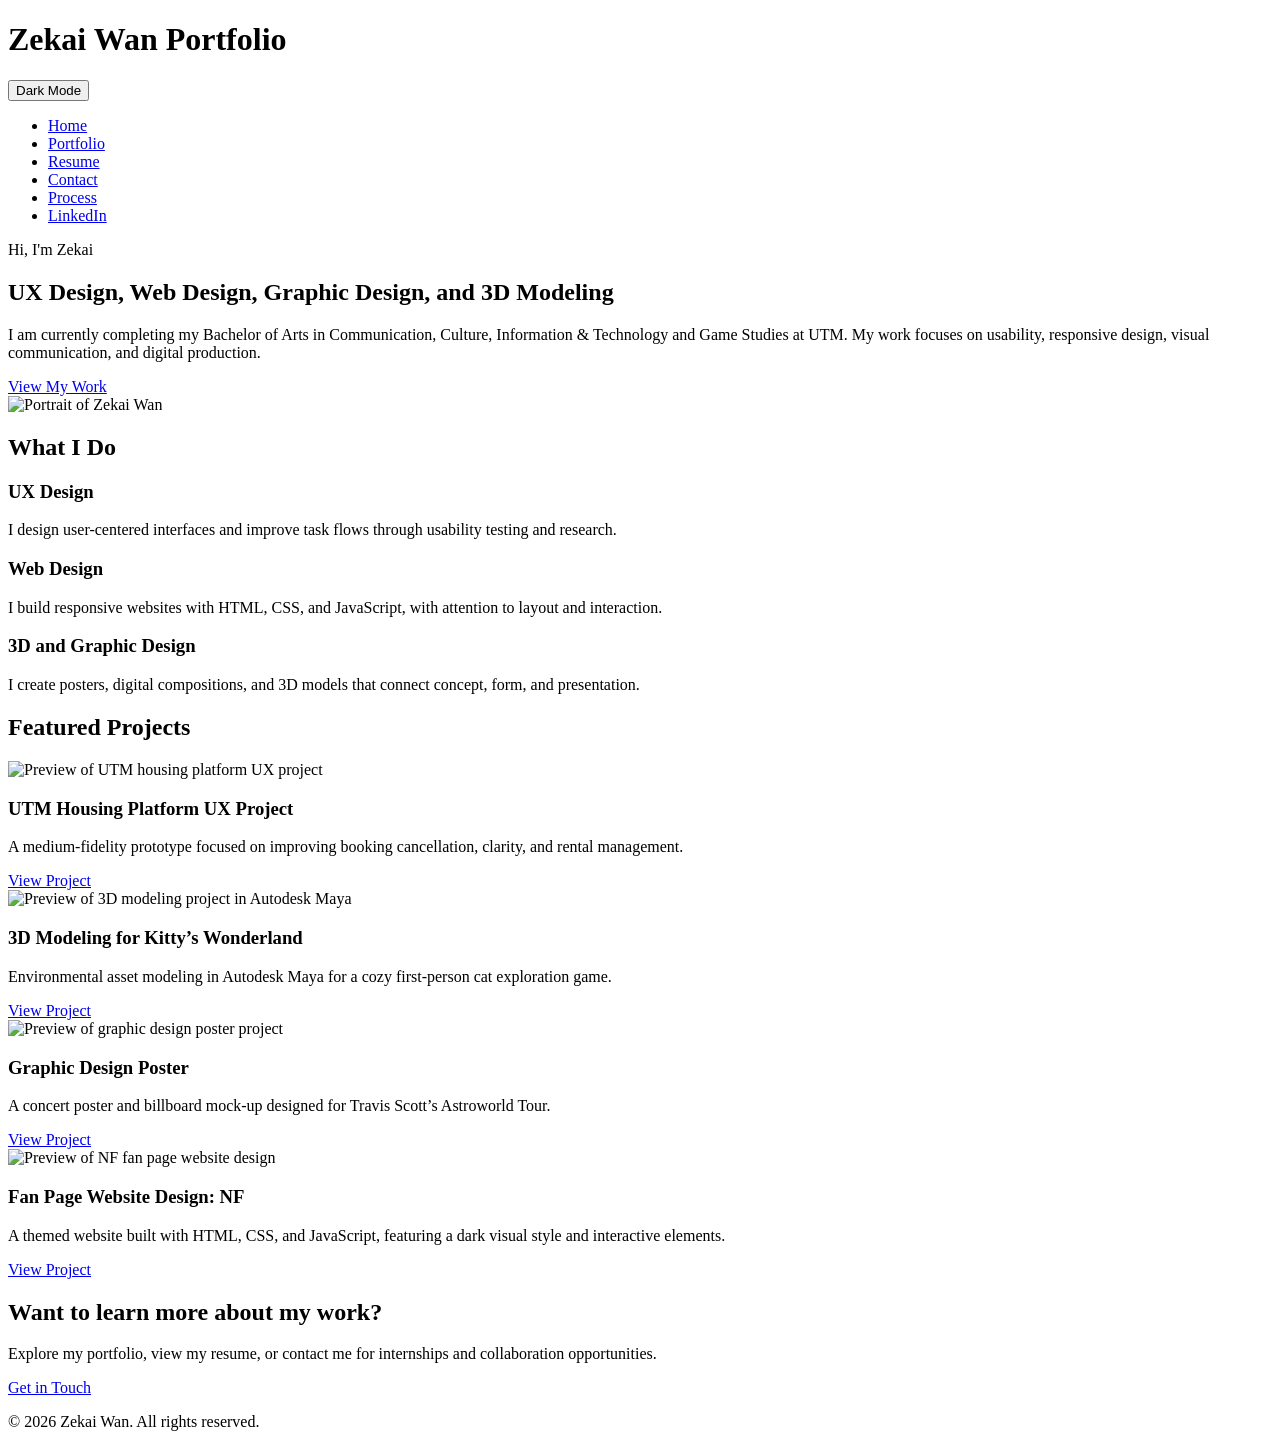
==== index.html @ c3a79fe2 "Add files via upload" ====
<!DOCTYPE html>
<html lang="en">
<head>
  <meta charset="UTF-8">
  <meta name="viewport" content="width=device-width, initial-scale=1.0">
  <title>Zekai Wan | Portfolio</title>
  <link rel="stylesheet" href="css/styles.css">
</head>
<body>
  <header class="site-header">
    <div class="container header-container">
      <h1 class="site-title">Zekai Wan Portfolio</h1>

      <button id="toggleButton" class="dark-mode-button" type="button">Dark Mode</button>

      <nav class="site-nav" aria-label="Main navigation">
        <ul class="nav-list">
          <li><a href="index.html" class="nav-link active">Home</a></li>
          <li><a href="portfolio.html" class="nav-link">Portfolio</a></li>
          <li><a href="resume.html" class="nav-link">Resume</a></li>
          <li><a href="contact.html" class="nav-link">Contact</a></li>
          <li><a href="process.html" class="nav-link">Process</a></li>
          <li>
            <a href="https://www.linkedin.com/in/zekai-wan-b24306228/" class="nav-link" target="_blank" rel="noopener noreferrer">
              LinkedIn
            </a>
          </li>
        </ul>
      </nav>
    </div>
  </header>

  <main>
    <section class="hero">
      <div class="container hero-container">
        <div class="hero-text">
          <p class="intro-text">Hi, I'm Zekai</p>
          <h2 class="hero-title">UX Design, Web Design, Graphic Design, and 3D Modeling</h2>
          <p class="hero-description">
            I am currently completing my Bachelor of Arts in Communication, Culture,
            Information &amp; Technology and Game Studies at UTM. My work focuses on
            usability, responsive design, visual communication, and digital production.
          </p>

          <div class="hero-buttons">
            <a href="portfolio.html" class="button primary-button">View My Work</a>
          </div>
        </div>

        <div class="hero-image">
          <img src="images/profilepicture.jpg" alt="Portrait of Zekai Wan">
        </div>
      </div>
    </section>

    <section class="highlights">
      <div class="container">
        <h2 class="section-title">What I Do</h2>

        <div class="highlight-grid">
          <article class="highlight-card">
            <h3>UX Design</h3>
            <p>I design user-centered interfaces and improve task flows through usability testing and research.</p>
          </article>

          <article class="highlight-card">
            <h3>Web Design</h3>
            <p>I build responsive websites with HTML, CSS, and JavaScript, with attention to layout and interaction.</p>
          </article>

          <article class="highlight-card">
            <h3>3D and Graphic Design</h3>
            <p>I create posters, digital compositions, and 3D models that connect concept, form, and presentation.</p>
          </article>
        </div>
      </div>
    </section>

    <section class="featured-projects">
      <div class="container">
        <h2 class="section-title">Featured Projects</h2>

        <div class="project-grid">
          <article class="project-card">
            <img src="images/uxprojectpicture.png" alt="Preview of UTM housing platform UX project">
            <h3>UTM Housing Platform UX Project</h3>
            <p>A medium-fidelity prototype focused on improving booking cancellation, clarity, and rental management.</p>
            <a href="portfolio.html" class="project-link">View Project</a>
          </article>

          <article class="project-card">
            <img src="images/Bed_Final.png" alt="Preview of 3D modeling project in Autodesk Maya">
            <h3>3D Modeling for Kitty’s Wonderland</h3>
            <p>Environmental asset modeling in Autodesk Maya for a cozy first-person cat exploration game.</p>
            <a href="portfolio.html" class="project-link">View Project</a>
          </article>

          <article class="project-card">
            <img src="images/Wan_Poster.jpg" alt="Preview of graphic design poster project">
            <h3>Graphic Design Poster</h3>
            <p>A concert poster and billboard mock-up designed for Travis Scott’s Astroworld Tour.</p>
            <a href="portfolio.html" class="project-link">View Project</a>
          </article>

          <article class="project-card">
            <img src="images/websitepicture.png" alt="Preview of NF fan page website design">
            <h3>Fan Page Website Design: NF</h3>
            <p>A themed website built with HTML, CSS, and JavaScript, featuring a dark visual style and interactive elements.</p>
            <a href="portfolio.html" class="project-link">View Project</a>
          </article>
        </div>
      </div>
    </section>

    <section class="callout">
      <div class="container callout-container">
        <h2 class="section-title">Want to learn more about my work?</h2>
        <p>Explore my portfolio, view my resume, or contact me for internships and collaboration opportunities.</p>
        <a href="contact.html" class="button primary-button">Get in Touch</a>
      </div>
    </section>
  </main>

  <footer class="site-footer">
    <div class="container footer-container">
      <p>&copy; 2026 Zekai Wan. All rights reserved.</p>
    </div>
  </footer>

  <script src="js/script.js"></script>
</body>
</html>
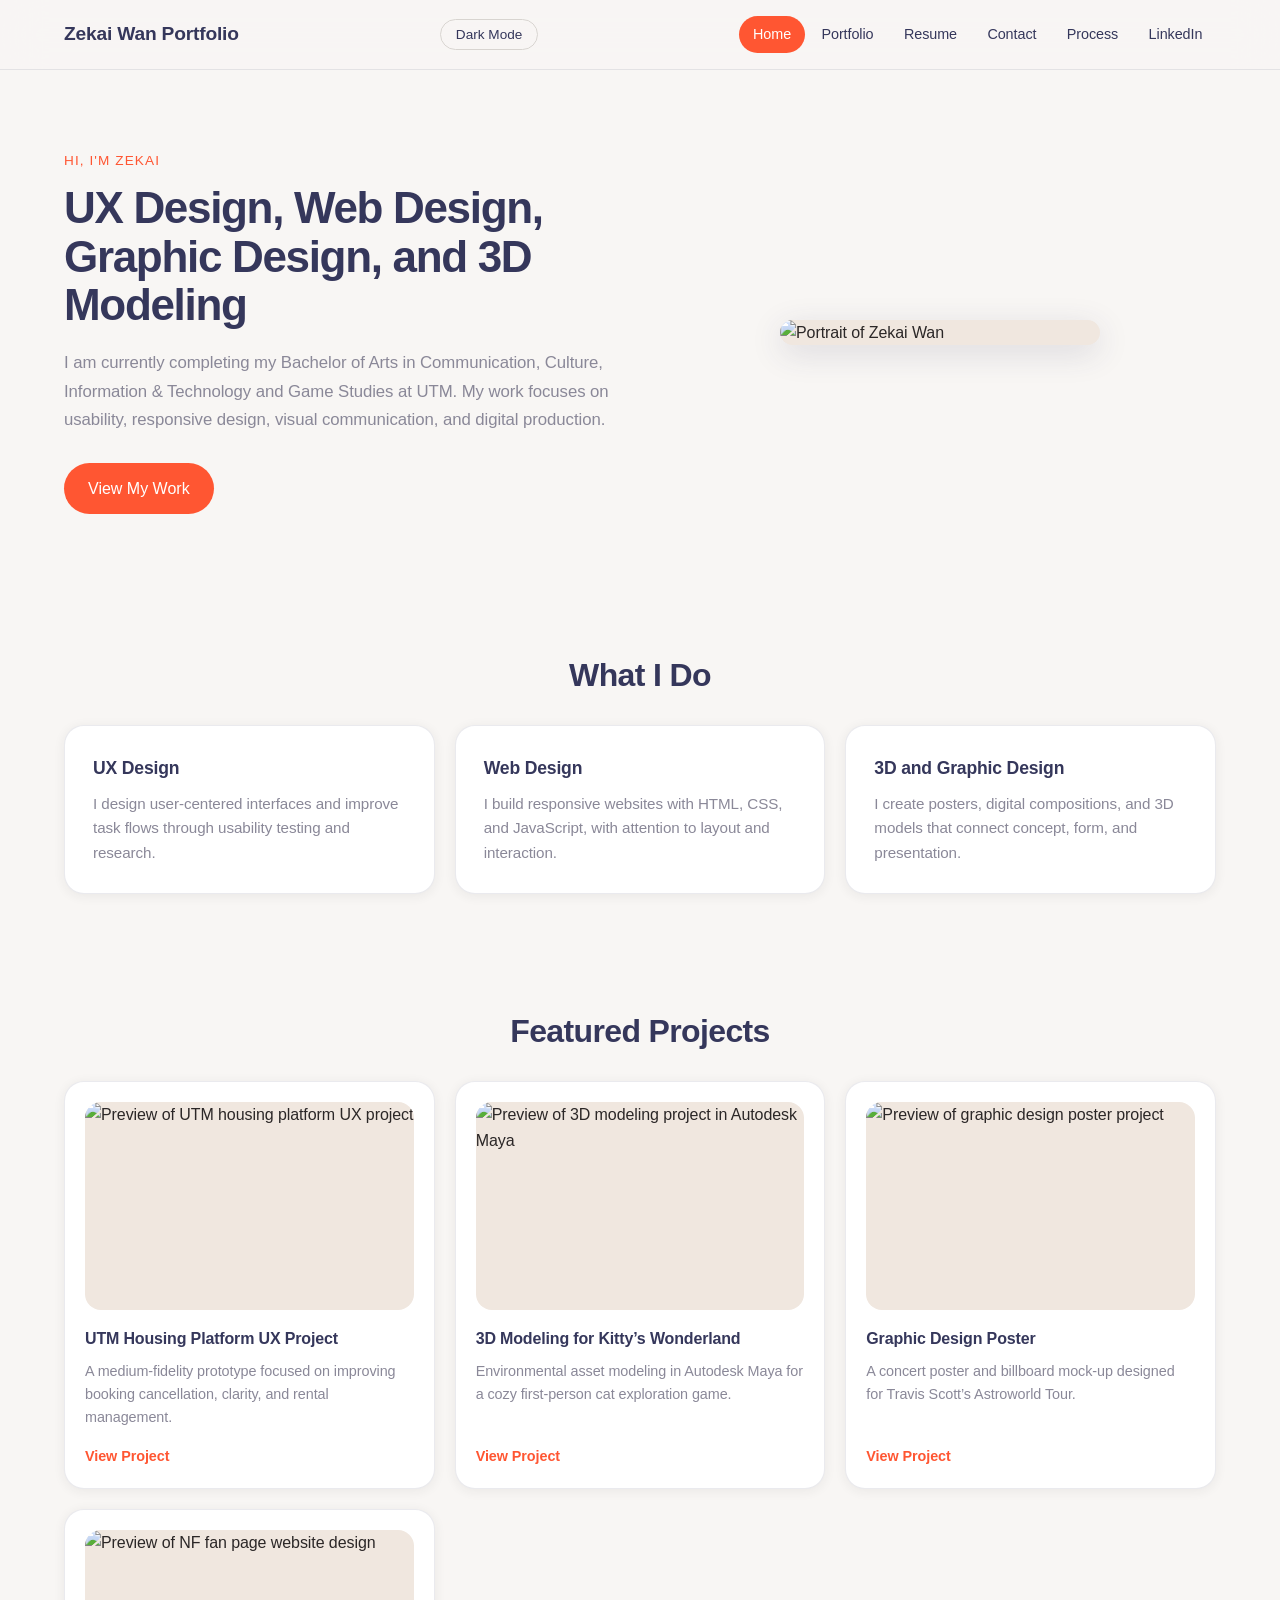
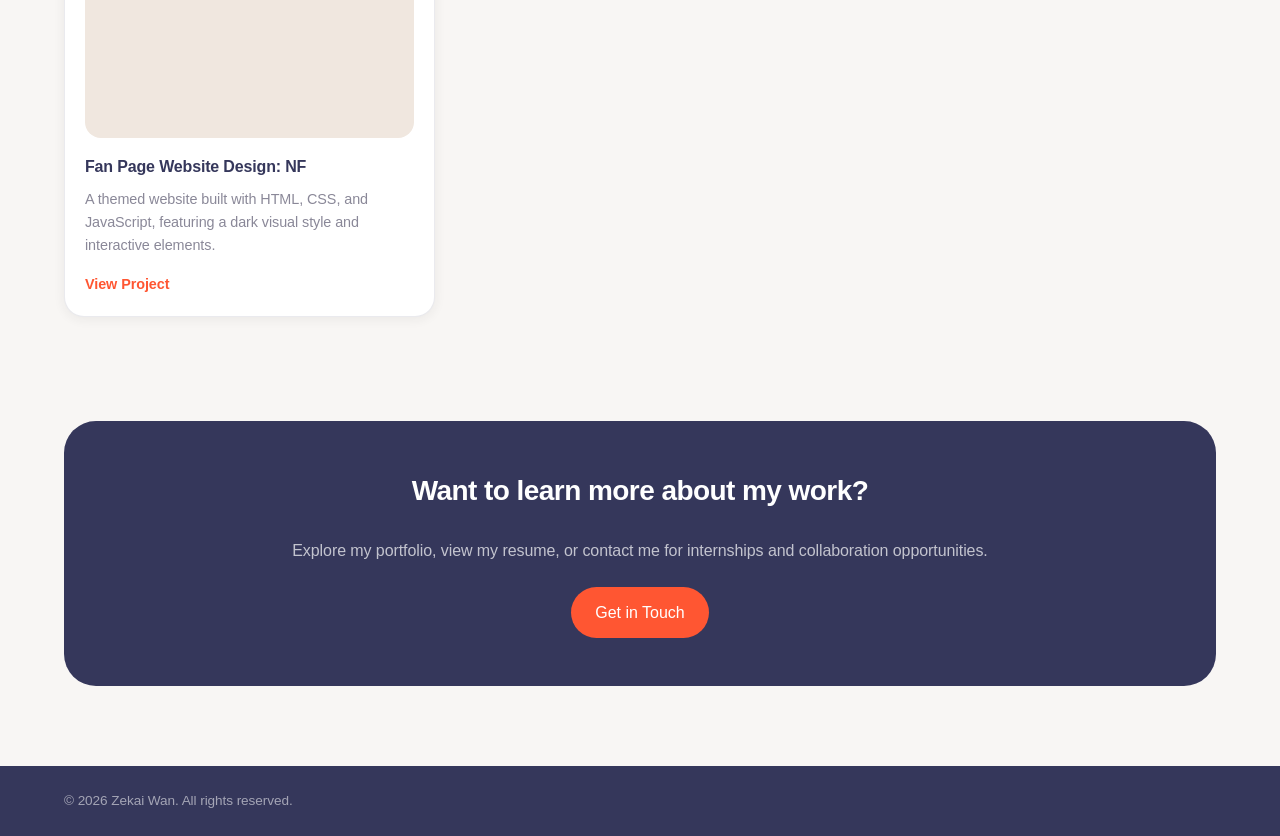
==== commit 581806f0: "index.html" ====
--- a/index.html
+++ b/index.html
@@ -4,7 +4,7 @@
   <meta charset="UTF-8">
   <meta name="viewport" content="width=device-width, initial-scale=1.0">
   <title>Zekai Wan | Portfolio</title>
-  <link rel="stylesheet" href="css/styles.css">
+  <link rel="stylesheet" href="styles.css">
 </head>
 <body>
   <header class="site-header">
@@ -127,6 +127,6 @@
     </div>
   </footer>
 
-  <script src="js/script.js"></script>
+  <script src="script.js"></script>
 </body>
-</html>+</html>
--- a/styles.css
+++ b/styles.css
@@ -0,0 +1,1040 @@
+@import url('https://fonts.googleapis.com/css2?family=DM+Sans:ital,opsz,wght@0,9..40,400;0,9..40,500;0,9..40,700;1,9..40,400&display=swap');
+
+:root {
+  --color-navy:         #35375B;
+  --color-orange:       #FF5632;
+  --color-dark:         #2B2727;
+
+  --color-green:        #00BE7C;
+  --color-pink:         #FF3257;
+  --color-grey:         #EFEFEF;
+  --color-brown:        #B15224;
+  --color-cream:        #F0E7DF;
+
+  --bg-base:            #F8F6F4;
+  --bg-surface:         #FFFFFF;
+  --bg-muted:           #F0E7DF;
+  --bg-header:          rgba(248, 246, 244, 0.9);
+
+  --accent:             #FF5632;
+  --accent-hover:       #e0401e;
+  --accent-soft:        rgba(255, 86, 50, 0.12);
+
+  --text-primary:       #2B2727;
+  --text-secondary:     #35375B;
+  --text-muted:         #8a8898;
+
+  --border:             rgba(53, 55, 91, 0.1);
+  --border-input:       #d8d4d0;
+
+  --shadow-card:        0 0.125rem 0.75rem rgba(43, 39, 39, 0.07);
+
+  --radius-card:        1.25rem;
+  --radius-pill:        2rem;
+  --radius-input:       0.625rem;
+
+  --font-main: "Nimbus Sans", "DM Sans", "Helvetica Neue", sans-serif;
+}
+
+* {
+  box-sizing: border-box;
+  margin: 0;
+  padding: 0;
+}
+
+html {
+  font-size: 100%;
+  -webkit-font-smoothing: antialiased;
+  -moz-osx-font-smoothing: grayscale;
+  text-rendering: optimizeLegibility;
+}
+
+body {
+  font-family: var(--font-main);
+  font-size: 1rem;
+  line-height: 1.6;
+  letter-spacing: -0.005em;
+  background-color: var(--bg-base);
+  color: var(--text-primary);
+}
+
+img {
+  display: block;
+  max-width: 100%;
+  height: auto;
+}
+
+a {
+  color: inherit;
+  text-decoration: none;
+}
+
+.skip-link {
+  position: absolute;
+  top: -100%;
+  left: 1rem;
+  background-color: var(--accent);
+  color: #ffffff;
+  padding: 0.5rem 1rem;
+  border-radius: var(--radius-pill);
+  font-size: 0.9rem;
+  font-weight: 500;
+  z-index: 9999;
+  transition: top 0.2s ease;
+}
+
+.skip-link:focus {
+  top: 1rem;
+}
+
+ul {
+  list-style: none;
+}
+
+.container {
+  width: 90%;
+  max-width: 75rem;
+  margin: 0 auto;
+}
+
+.section-title {
+  font-size: 2rem;
+  font-weight: 700;
+  letter-spacing: -0.02em;
+  margin-bottom: 1.5rem;
+  text-align: center;
+  color: var(--color-navy);
+}
+
+.button {
+  display: inline-block;
+  font-family: var(--font-main);
+  font-size: 1rem;
+  font-weight: 500;
+  letter-spacing: 0;
+  padding: 0.8rem 1.5rem;
+  border-radius: var(--radius-pill);
+  transition: background-color 0.2s ease, color 0.2s ease,
+              transform 0.2s ease, box-shadow 0.2s ease;
+}
+
+.button:hover,
+.button:focus {
+  transform: translateY(-0.1rem);
+  box-shadow: 0 0.25rem 0.75rem rgba(255, 86, 50, 0.25);
+}
+
+.primary-button {
+  background-color: var(--accent);
+  color: #ffffff;
+}
+
+.primary-button:hover,
+.primary-button:focus {
+  background-color: var(--accent-hover);
+}
+
+.secondary-button {
+  background-color: var(--bg-muted);
+  color: var(--color-navy);
+  border: 0.0625rem solid var(--border-input);
+}
+
+.secondary-button:hover,
+.secondary-button:focus {
+  background-color: var(--color-cream);
+}
+
+
+.site-header {
+  background-color: var(--bg-header);
+  backdrop-filter: saturate(180%) blur(1.25rem);
+  -webkit-backdrop-filter: saturate(180%) blur(1.25rem);
+  padding: 1rem 0;
+  border-bottom: 0.0625rem solid var(--border);
+  position: sticky;
+  top: 0;
+  z-index: 100;
+}
+
+.header-container {
+  display: flex;
+  justify-content: space-between;
+  align-items: center;
+  gap: 1.5rem;
+  flex-wrap: wrap;
+}
+
+.site-title {
+  font-size: 1.2rem;
+  font-weight: 700;
+  letter-spacing: -0.01em;
+  color: var(--color-navy);
+}
+
+.nav-list {
+  display: flex;
+  gap: 0.2rem;
+  flex-wrap: wrap;
+}
+
+.nav-link {
+  display: inline-block;
+  padding: 0.45rem 0.85rem;
+  border-radius: var(--radius-pill);
+  font-size: 0.9rem;
+  font-weight: 400;
+  color: var(--color-navy);
+  transition: background-color 0.2s ease, color 0.2s ease;
+}
+
+.nav-link:hover,
+.nav-link:focus {
+  background-color: var(--accent-soft);
+  color: var(--accent);
+}
+
+.nav-link.active {
+  background-color: var(--accent);
+  color: #ffffff;
+  font-weight: 500;
+}
+
+.dark-mode-button {
+  font-family: var(--font-main);
+  font-size: 0.85rem;
+  font-weight: 500;
+  padding: 0.45rem 0.9rem;
+  border-radius: var(--radius-pill);
+  border: 0.0625rem solid var(--border-input);
+  background-color: transparent;
+  color: var(--color-navy);
+  cursor: pointer;
+  transition: background-color 0.2s ease, color 0.2s ease;
+}
+
+.dark-mode-button:hover,
+.dark-mode-button:focus-visible {
+  background-color: var(--accent-soft);
+  color: var(--accent);
+  border-color: var(--accent);
+  outline: 2px solid var(--accent);
+  outline-offset: 2px;
+}
+
+
+.hero {
+  padding: 5rem 0;
+}
+
+.hero-container {
+  display: flex;
+  align-items: center;
+  justify-content: space-between;
+  gap: 3rem;
+}
+
+.hero-text {
+  flex: 1;
+}
+
+.intro-text {
+  font-size: 0.85rem;
+  font-weight: 500;
+  letter-spacing: 0.08em;
+  text-transform: uppercase;
+  margin-bottom: 0.75rem;
+  color: var(--accent);
+}
+
+.hero-title {
+  font-size: 2.75rem;
+  font-weight: 700;
+  line-height: 1.1;
+  letter-spacing: -0.03em;
+  margin-bottom: 1.25rem;
+  color: var(--color-navy);
+}
+
+.hero-description {
+  font-size: 1.05rem;
+  font-weight: 400;
+  line-height: 1.7;
+  max-width: 37.5rem;
+  margin-bottom: 1.75rem;
+  color: var(--text-muted);
+}
+
+.hero-buttons {
+  display: flex;
+  gap: 0.75rem;
+  flex-wrap: wrap;
+}
+
+.hero-image {
+  flex: 1;
+  display: flex;
+  justify-content: center;
+}
+
+.hero-image img {
+  width: 100%;
+  max-width: 20rem;
+  border-radius: 1.75rem;
+  object-fit: cover;
+  background-color: var(--bg-muted);
+  box-shadow: 0 0.5rem 2rem rgba(53, 55, 91, 0.15);
+}
+
+
+.highlights {
+  padding: 3.5rem 0;
+}
+
+.highlight-grid {
+  display: grid;
+  grid-template-columns: repeat(3, 1fr);
+  gap: 1.25rem;
+}
+
+.highlight-card {
+  background-color: var(--bg-surface);
+  padding: 1.75rem;
+  border-radius: var(--radius-card);
+  text-align: left;
+  border: 0.0625rem solid var(--border);
+  box-shadow: var(--shadow-card);
+}
+
+.highlight-card h3 {
+  font-size: 1.1rem;
+  font-weight: 700;
+  letter-spacing: -0.01em;
+  margin-bottom: 0.6rem;
+  color: var(--color-navy);
+}
+
+.highlight-card p {
+  font-size: 0.95rem;
+  line-height: 1.6;
+  color: var(--text-muted);
+}
+
+.featured-projects {
+  padding: 3.5rem 0;
+}
+
+.project-grid {
+  display: grid;
+  grid-template-columns: repeat(3, 1fr);
+  gap: 1.25rem;
+  align-items: stretch;
+}
+
+.project-card {
+  background-color: var(--bg-surface);
+  padding: 1.25rem;
+  border-radius: var(--radius-card);
+  border: 0.0625rem solid var(--border);
+  box-shadow: var(--shadow-card);
+  display: flex;
+  flex-direction: column;
+}
+
+.project-card img {
+  width: 100%;
+  height: 13rem;
+  object-fit: cover;
+  object-position: center;
+  border-radius: 1rem;
+  margin-bottom: 1rem;
+  background-color: var(--bg-muted);
+}
+
+.project-card h3 {
+  font-size: 1rem;
+  font-weight: 700;
+  letter-spacing: -0.01em;
+  margin-bottom: 0.5rem;
+  color: var(--color-navy);
+}
+
+.project-card p {
+  font-size: 0.9rem;
+  line-height: 1.6;
+  color: var(--text-muted);
+  margin-bottom: 1rem;
+}
+
+.project-link {
+  display: inline-block;
+  font-size: 0.9rem;
+  font-weight: 700;
+  color: var(--accent);
+  margin-top: auto;
+}
+
+.project-link:hover,
+.project-link:focus {
+  text-decoration: underline;
+}
+
+
+.callout {
+  padding: 3rem 0 5rem;
+}
+
+.callout-container {
+  background-color: var(--color-navy);
+  padding: 3rem 2rem;
+  border-radius: 2rem;
+  text-align: center;
+  color: #ffffff;
+}
+
+.callout-container .section-title {
+  color: #ffffff;
+  font-size: 1.75rem;
+}
+
+.callout-container p {
+  font-size: 1rem;
+  margin-bottom: 1.5rem;
+  color: rgba(255, 255, 255, 0.7);
+}
+
+.callout-container .primary-button {
+  background-color: var(--accent);
+  color: #ffffff;
+}
+
+.callout-container .primary-button:hover {
+  background-color: var(--accent-hover);
+}
+
+.portfolio-page {
+  padding: 4.5rem 0;
+}
+
+.portfolio-intro {
+  max-width: 45rem;
+  margin: 0 auto 2.5rem;
+  text-align: center;
+  font-size: 1rem;
+  color: var(--text-muted);
+}
+
+.portfolio-grid {
+  display: grid;
+  grid-template-columns: repeat(2, 1fr);
+  gap: 1.5rem;
+}
+
+.portfolio-card {
+  background-color: var(--bg-surface);
+  border-radius: var(--radius-card);
+  overflow: hidden;
+  border: 0.0625rem solid var(--border);
+  box-shadow: var(--shadow-card);
+  display: flex;
+  flex-direction: column;
+}
+
+.portfolio-card img {
+  width: 100%;
+  height: 16rem;
+  object-fit: cover;
+  object-position: center;
+  background-color: var(--bg-muted);
+}
+
+.portfolio-card-content {
+  padding: 1.75rem;
+}
+
+.portfolio-card-content h3 {
+  font-size: 1.2rem;
+  font-weight: 700;
+  letter-spacing: -0.02em;
+  margin-bottom: 0.6rem;
+  color: var(--color-navy);
+}
+
+.portfolio-card-content h4 {
+  font-size: 0.75rem;
+  font-weight: 700;
+  letter-spacing: 0.08em;
+  text-transform: uppercase;
+  color: var(--accent);
+  margin-top: 1.1rem;
+  margin-bottom: 0.4rem;
+}
+
+.portfolio-card-content p {
+  font-size: 0.95rem;
+  line-height: 1.65;
+  color: var(--text-muted);
+  margin-bottom: 0.5rem;
+}
+
+.project-actions {
+  display: flex;
+  flex-wrap: wrap;
+  gap: 0.75rem;
+  margin-top: 1.25rem;
+}
+
+.project-button {
+  display: inline-block;
+  padding: 0.65rem 1.1rem;
+  border-radius: var(--radius-pill);
+  background-color: var(--accent);
+  color: #ffffff;
+  font-family: var(--font-main);
+  font-size: 0.9rem;
+  font-weight: 500;
+  transition: background-color 0.2s ease;
+}
+
+.project-button:hover,
+.project-button:focus {
+  background-color: var(--accent-hover);
+}
+
+.contact-page {
+  padding: 4.5rem 0;
+}
+
+.contact-intro {
+  max-width: 43.75rem;
+  margin: 0 auto 2.5rem;
+  text-align: center;
+  font-size: 1rem;
+  color: var(--text-muted);
+}
+
+.contact-layout {
+  display: grid;
+  grid-template-columns: 2fr 1fr;
+  gap: 1.5rem;
+  align-items: start;
+}
+
+.contact-form-section,
+.contact-info-section {
+  background-color: var(--bg-surface);
+  padding: 2rem;
+  border-radius: var(--radius-card);
+  border: 0.0625rem solid var(--border);
+  box-shadow: var(--shadow-card);
+}
+
+.contact-form-section h3,
+.contact-info-section h3 {
+  margin-bottom: 1.1rem;
+  font-size: 1.15rem;
+  font-weight: 700;
+  color: var(--color-navy);
+}
+
+.contact-info-section p {
+  margin-bottom: 0.85rem;
+  font-size: 0.95rem;
+  color: var(--text-muted);
+}
+
+.contact-info-section a {
+  color: var(--accent);
+}
+
+.contact-info-section a:hover,
+.contact-info-section a:focus {
+  text-decoration: underline;
+}
+
+.contact-form {
+  display: flex;
+  flex-direction: column;
+  gap: 1rem;
+}
+
+.form-group {
+  display: flex;
+  flex-direction: column;
+}
+
+.form-group label {
+  margin-bottom: 0.4rem;
+  font-size: 0.9rem;
+  font-weight: 500;
+  color: var(--color-navy);
+}
+
+.form-group input,
+.form-group textarea {
+  font: inherit;
+  font-size: 0.95rem;
+  padding: 0.75rem 1rem;
+  border: 0.0625rem solid var(--border-input);
+  border-radius: var(--radius-input);
+  background-color: var(--bg-base);
+  color: var(--text-primary);
+  transition: border-color 0.2s ease, box-shadow 0.2s ease;
+}
+
+.form-group input:focus,
+.form-group textarea:focus {
+  outline: none;
+  border-color: var(--accent);
+  box-shadow: 0 0 0 0.2rem rgba(255, 86, 50, 0.15);
+  background-color: #ffffff;
+}
+
+.media-embed {
+  margin-top: 1.5rem;
+}
+
+.media-embed h3 {
+  font-size: 1rem;
+  font-weight: 700;
+  margin-bottom: 0.75rem;
+  color: var(--color-navy);
+}
+
+.contact-note {
+  margin-top: 1.5rem;
+  text-align: center;
+  font-size: 0.9rem;
+  color: var(--text-muted);
+}
+
+.process-page,
+.content-page {
+  padding: 4.5rem 0;
+}
+
+.process-intro,
+.content-intro {
+  max-width: 45rem;
+  margin: 0 auto 2.5rem;
+  text-align: center;
+  font-size: 1rem;
+  color: var(--text-muted);
+}
+
+.process-section,
+.content-section {
+  background-color: var(--bg-surface);
+  padding: 2rem;
+  border-radius: var(--radius-card);
+  border: 0.0625rem solid var(--border);
+  box-shadow: var(--shadow-card);
+  margin-bottom: 1.5rem;
+}
+
+.process-section h3,
+.content-section h3 {
+  font-size: 1.15rem;
+  font-weight: 700;
+  margin-bottom: 1rem;
+  color: var(--color-navy);
+}
+
+.process-section p,
+.content-section p {
+  font-size: 0.95rem;
+  line-height: 1.7;
+  color: var(--text-muted);
+  margin-bottom: 0.85rem;
+}
+
+.date-range {
+  font-size: 0.875rem;
+  color: var(--text-muted);
+}
+
+.palette-heading {
+  margin-top: 1.25rem;
+  margin-bottom: 0.75rem;
+  font-size: 1rem;
+  font-weight: 700;
+  color: var(--color-navy);
+}
+
+.wireframe-grid {
+  display: grid;
+  grid-template-columns: repeat(2, 1fr);
+  gap: 1.25rem;
+  margin-top: 1.5rem;
+}
+
+.wireframe-card {
+  background-color: var(--bg-base);
+  padding: 1rem;
+  border-radius: 1.1rem;
+  text-align: center;
+  border: 0.0625rem solid var(--border);
+}
+
+.wireframe-card img {
+  width: 100%;
+  height: auto;
+  border-radius: 0.75rem;
+  background-color: var(--bg-muted);
+  margin-bottom: 0.75rem;
+}
+
+.wireframe-card figcaption {
+  font-size: 0.875rem;
+  color: var(--text-muted);
+}
+
+.reference-list {
+  padding-left: 1.25rem;
+}
+
+.reference-list li {
+  margin-bottom: 0.75rem;
+  font-size: 0.95rem;
+  color: var(--text-muted);
+}
+
+.palette-grid {
+  display: grid;
+  grid-template-columns: repeat(3, 1fr);
+  gap: 1rem;
+}
+
+.palette-swatch {
+  display: flex;
+  flex-direction: column;
+  border-radius: 0.875rem;
+  overflow: hidden;
+  border: 0.0625rem solid var(--border);
+  background-color: var(--bg-base);
+  box-shadow: var(--shadow-card);
+}
+
+.swatch-block {
+  height: 5rem;
+  width: 100%;
+  flex-shrink: 0;
+}
+
+.swatch-block--bordered {
+  border-bottom: 0.0625rem solid var(--border-input);
+}
+
+.swatch-info {
+  display: flex;
+  flex-direction: column;
+  gap: 0.2rem;
+  padding: 0.75rem 0.875rem;
+}
+
+.swatch-name {
+  font-size: 0.875rem;
+  font-weight: 700;
+  color: var(--text-primary);
+  letter-spacing: -0.01em;
+}
+
+.swatch-hex {
+  font-size: 0.8rem;
+  font-family: "Courier New", monospace;
+  color: var(--accent);
+  letter-spacing: 0.02em;
+}
+
+.swatch-role {
+  font-size: 0.775rem;
+  color: var(--text-muted);
+}
+
+.dark-mode .palette-swatch {
+  background-color: var(--bg-surface);
+  border-color: var(--border);
+}
+
+.dark-mode .swatch-name {
+  color: var(--text-primary);
+}
+
+.dark-mode .palette-heading {
+  color: #f0eeee;
+}
+
+.site-footer {
+  background-color: var(--color-navy);
+  padding: 1.5rem 0;
+}
+
+.footer-container {
+  display: flex;
+  justify-content: space-between;
+  align-items: center;
+  gap: 1rem;
+  flex-wrap: wrap;
+}
+
+.footer-container p {
+  font-size: 0.85rem;
+  color: rgba(255, 255, 255, 0.55);
+}
+
+.site-footer a {
+  color: rgba(255, 255, 255, 0.7);
+}
+
+.site-footer a:hover,
+.site-footer a:focus {
+  color: #ffffff;
+  text-decoration: underline;
+}
+
+@media (max-width: 62rem) {
+  .hero-container {
+    flex-direction: column;
+    text-align: center;
+  }
+
+  .hero-description {
+    margin-left: auto;
+    margin-right: auto;
+  }
+
+  .hero-buttons {
+    justify-content: center;
+  }
+
+  .highlight-grid,
+  .project-grid {
+    grid-template-columns: repeat(2, 1fr);
+  }
+
+  .portfolio-grid {
+    grid-template-columns: 1fr;
+  }
+
+  .contact-layout {
+    grid-template-columns: 1fr;
+  }
+
+  .palette-grid {
+    grid-template-columns: repeat(2, 1fr);
+  }
+}
+
+@media (max-width: 48rem) {
+  .site-title {
+    font-size: 1.1rem;
+    text-align: center;
+    width: 100%;
+  }
+
+  .header-container {
+    flex-direction: column;
+    align-items: center;
+  }
+
+  .nav-list {
+    flex-direction: column;
+    width: 100%;
+  }
+
+  .nav-link {
+    width: 100%;
+    text-align: center;
+    padding: 0.3rem 0.85rem;
+  }
+
+  .hero {
+    padding: 2.5rem 0;
+  }
+
+  .hero-title {
+    font-size: 2.1rem;
+  }
+
+  .hero-description {
+    font-size: 1rem;
+  }
+
+  .hero-image img {
+    max-width: 15rem;
+  }
+
+  .highlight-grid,
+  .project-grid,
+  .portfolio-grid,
+  .wireframe-grid,
+  .palette-grid {
+    grid-template-columns: 1fr;
+  }
+
+  .section-title {
+    font-size: 1.6rem;
+  }
+
+  .button {
+    width: 100%;
+    text-align: center;
+  }
+
+  .footer-container {
+    flex-direction: column;
+    text-align: center;
+  }
+
+  .project-actions {
+    flex-direction: column;
+  }
+
+  .project-button {
+    width: 100%;
+    text-align: center;
+  }
+
+  .process-section,
+  .content-section {
+    padding: 1.5rem;
+  }
+}
+
+@media (max-width: 23.4375rem) {
+  .container {
+    width: 92%;
+  }
+
+  .hero-title {
+    font-size: 1.75rem;
+  }
+
+  .section-title {
+    font-size: 1.4rem;
+  }
+
+  .highlight-card,
+  .project-card,
+  .portfolio-card-content,
+  .callout-container,
+  .contact-form-section,
+  .contact-info-section,
+  .process-section,
+  .content-section {
+    padding: 1.25rem;
+  }
+}
+
+
+.dark-mode {
+  --bg-base:        #1a1a2e;
+  --bg-surface:     #22223a;
+  --bg-muted:       #2a2a45;
+  --bg-header:      rgba(26, 26, 46, 0.92);
+
+  --accent:         #FF5632;
+  --accent-hover:   #e0401e;
+  --accent-soft:    rgba(255, 86, 50, 0.15);
+
+  --text-primary:   #f0eeee;
+  --text-secondary: #b8b6cc;
+  --text-muted:     #8a88a8;
+
+  --border:         rgba(255, 255, 255, 0.08);
+  --border-input:   #3a3a5a;
+
+  --shadow-card:    0 0.125rem 0.75rem rgba(0, 0, 0, 0.3);
+
+  background-color: var(--bg-base);
+  color: var(--text-primary);
+}
+
+.dark-mode .site-header {
+  background-color: var(--bg-header);
+  border-bottom-color: var(--border);
+}
+
+.dark-mode .site-title {
+  color: #f0eeee;
+}
+
+.dark-mode .nav-link {
+  color: var(--text-secondary);
+}
+
+.dark-mode .nav-link.active {
+  background-color: var(--accent);
+  color: #ffffff;
+}
+
+.dark-mode .dark-mode-button {
+  color: var(--text-secondary);
+  border-color: var(--border-input);
+}
+
+.dark-mode .dark-mode-button:hover {
+  background-color: var(--accent-soft);
+  color: var(--accent);
+}
+
+.dark-mode .highlight-card,
+.dark-mode .project-card,
+.dark-mode .portfolio-card,
+.dark-mode .contact-form-section,
+.dark-mode .contact-info-section,
+.dark-mode .process-section,
+.dark-mode .content-section {
+  background-color: var(--bg-surface);
+  border-color: var(--border);
+}
+
+.dark-mode .highlight-card h3,
+.dark-mode .project-card h3,
+.dark-mode .portfolio-card-content h3,
+.dark-mode .contact-form-section h3,
+.dark-mode .contact-info-section h3,
+.dark-mode .process-section h3,
+.dark-mode .content-section h3 {
+  color: #f0eeee;
+}
+
+.dark-mode .section-title {
+  color: #f0eeee;
+}
+
+.dark-mode .hero-title {
+  color: #f0eeee;
+}
+
+.dark-mode .callout-container {
+  background-color: #2a2a45;
+}
+
+.dark-mode .wireframe-card {
+  background-color: var(--bg-muted);
+  border-color: var(--border);
+}
+
+.dark-mode .form-group label {
+  color: #f0eeee;
+}
+
+.dark-mode .form-group input,
+.dark-mode .form-group textarea {
+  background-color: var(--bg-muted);
+  color: var(--text-primary);
+  border-color: var(--border-input);
+}
+
+.dark-mode .form-group input:focus,
+.dark-mode .form-group textarea:focus {
+  background-color: var(--bg-surface);
+  border-color: var(--accent);
+}
+
+.dark-mode .secondary-button {
+  background-color: var(--bg-muted);
+  color: var(--text-primary);
+  border-color: var(--border-input);
+}
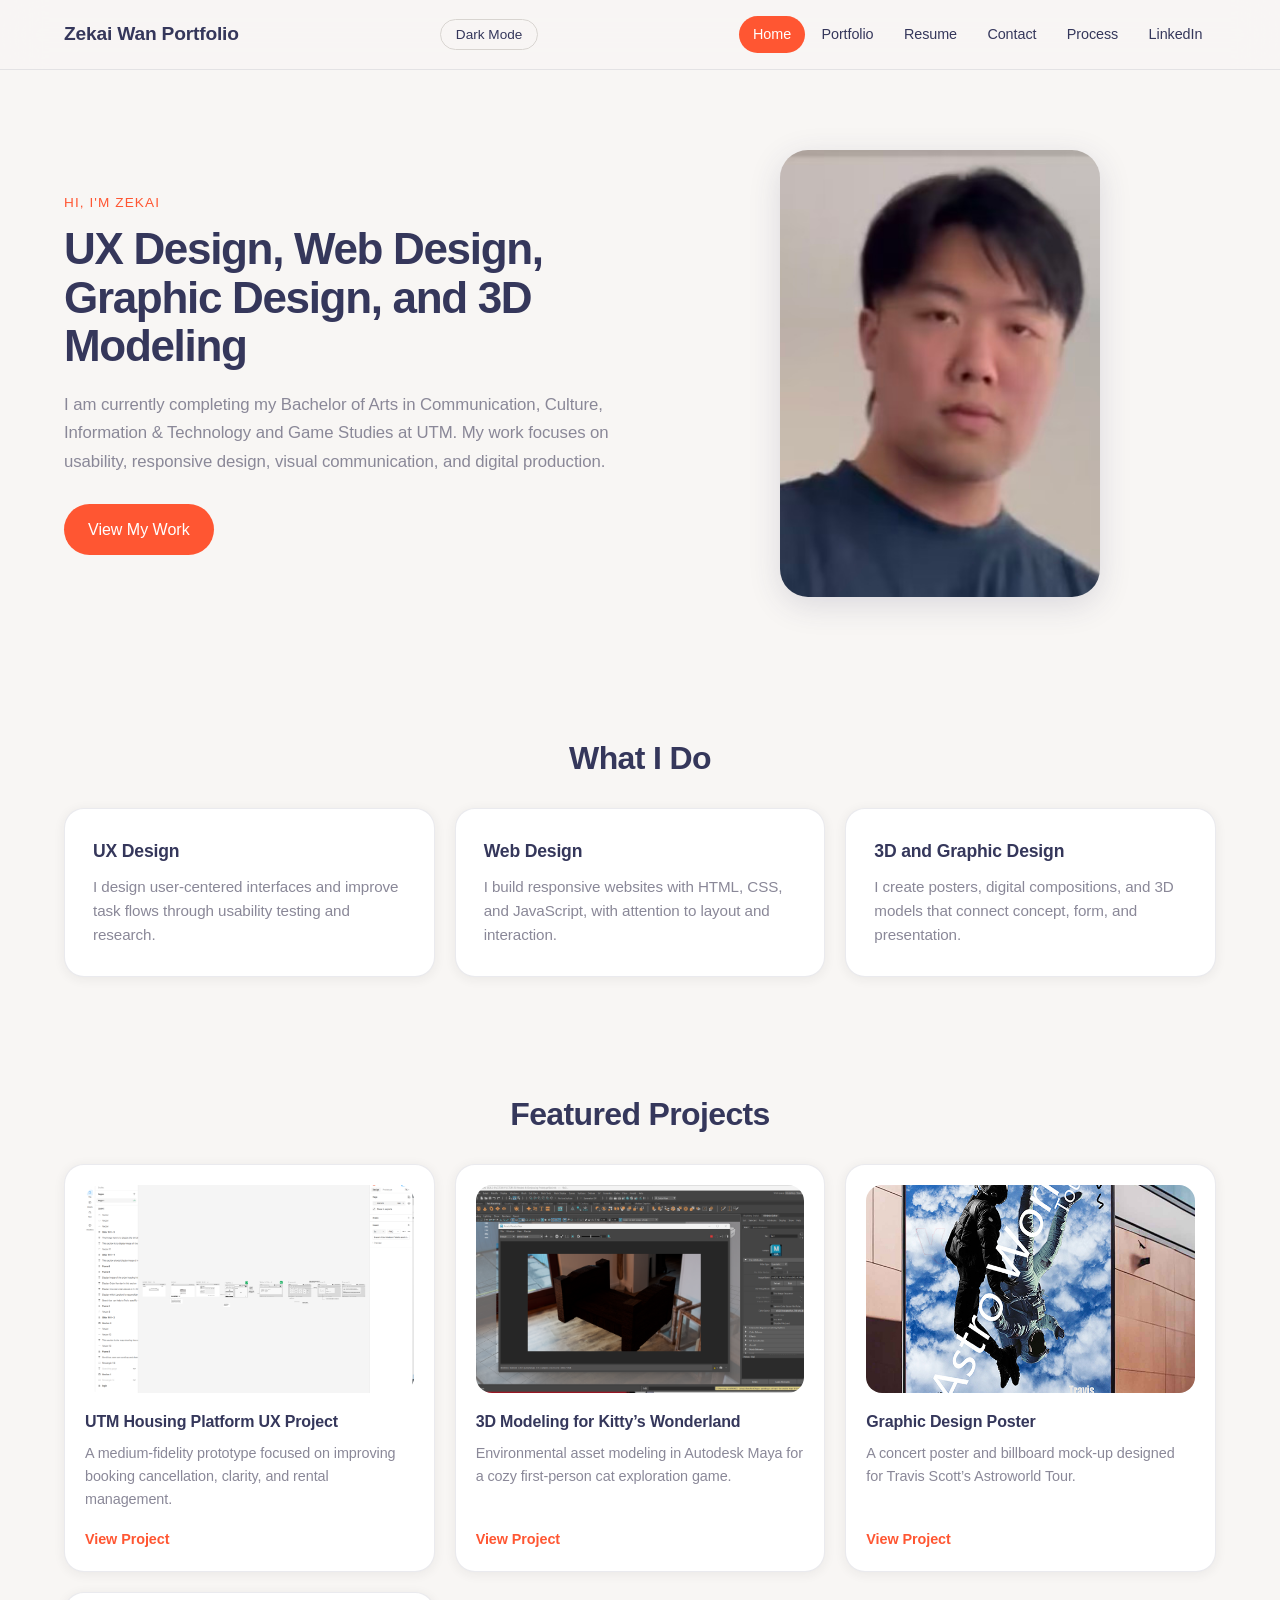
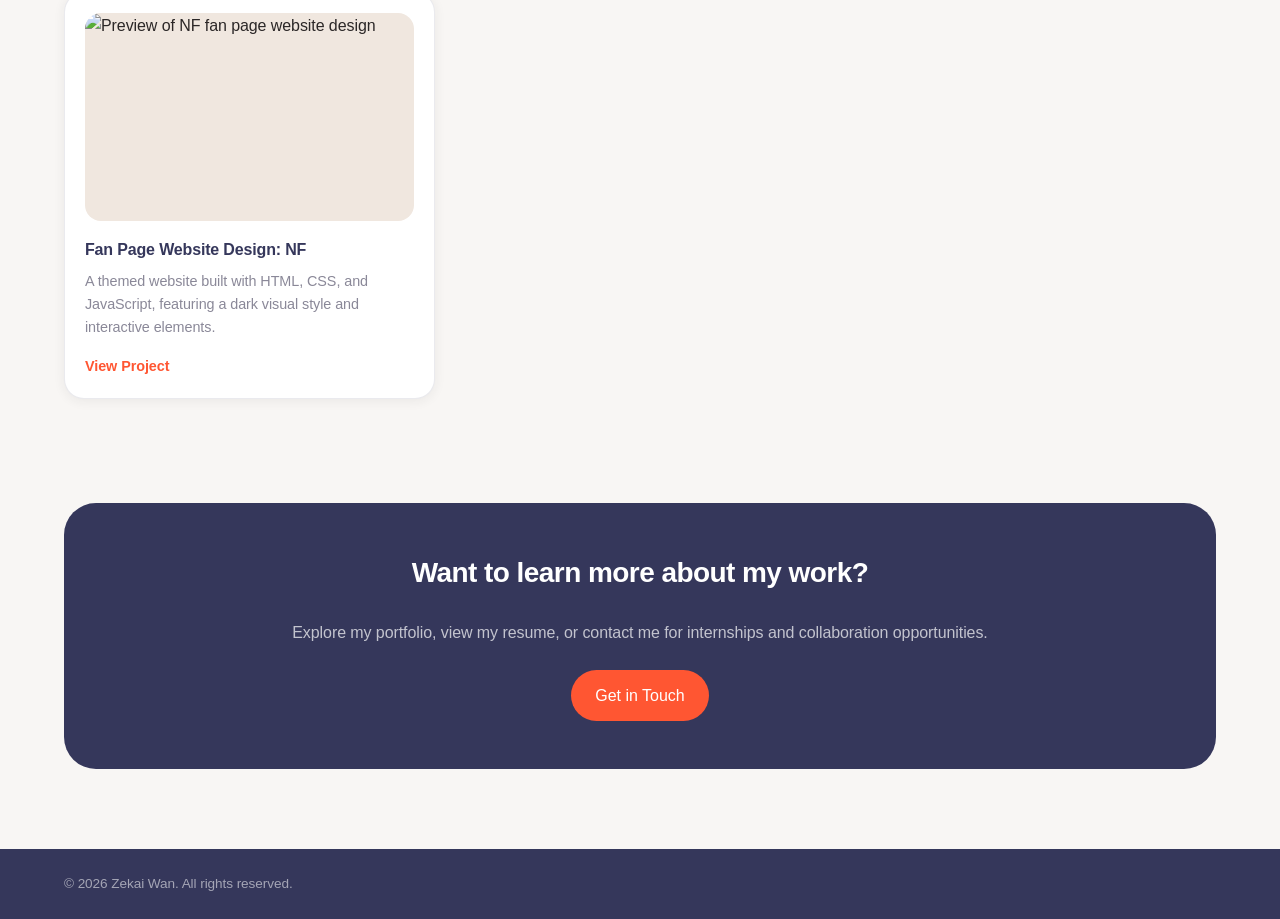
==== commit b25ead0a: "index.html" ====
--- a/index.html
+++ b/index.html
@@ -48,7 +48,7 @@
         </div>
 
         <div class="hero-image">
-          <img src="images/profilepicture.jpg" alt="Portrait of Zekai Wan">
+          <img src="profilepicture.jpg" alt="Portrait of Zekai Wan">
         </div>
       </div>
     </section>
@@ -82,21 +82,21 @@
 
         <div class="project-grid">
           <article class="project-card">
-            <img src="images/uxprojectpicture.png" alt="Preview of UTM housing platform UX project">
+            <img src="uxprojectpicture.png" alt="Preview of UTM housing platform UX project">
             <h3>UTM Housing Platform UX Project</h3>
             <p>A medium-fidelity prototype focused on improving booking cancellation, clarity, and rental management.</p>
             <a href="portfolio.html" class="project-link">View Project</a>
           </article>
 
           <article class="project-card">
-            <img src="images/Bed_Final.png" alt="Preview of 3D modeling project in Autodesk Maya">
+            <img src="Bed_Final.png" alt="Preview of 3D modeling project in Autodesk Maya">
             <h3>3D Modeling for Kitty’s Wonderland</h3>
             <p>Environmental asset modeling in Autodesk Maya for a cozy first-person cat exploration game.</p>
             <a href="portfolio.html" class="project-link">View Project</a>
           </article>
 
           <article class="project-card">
-            <img src="images/Wan_Poster.jpg" alt="Preview of graphic design poster project">
+            <img src="Wan_Poster.jpg" alt="Preview of graphic design poster project">
             <h3>Graphic Design Poster</h3>
             <p>A concert poster and billboard mock-up designed for Travis Scott’s Astroworld Tour.</p>
             <a href="portfolio.html" class="project-link">View Project</a>
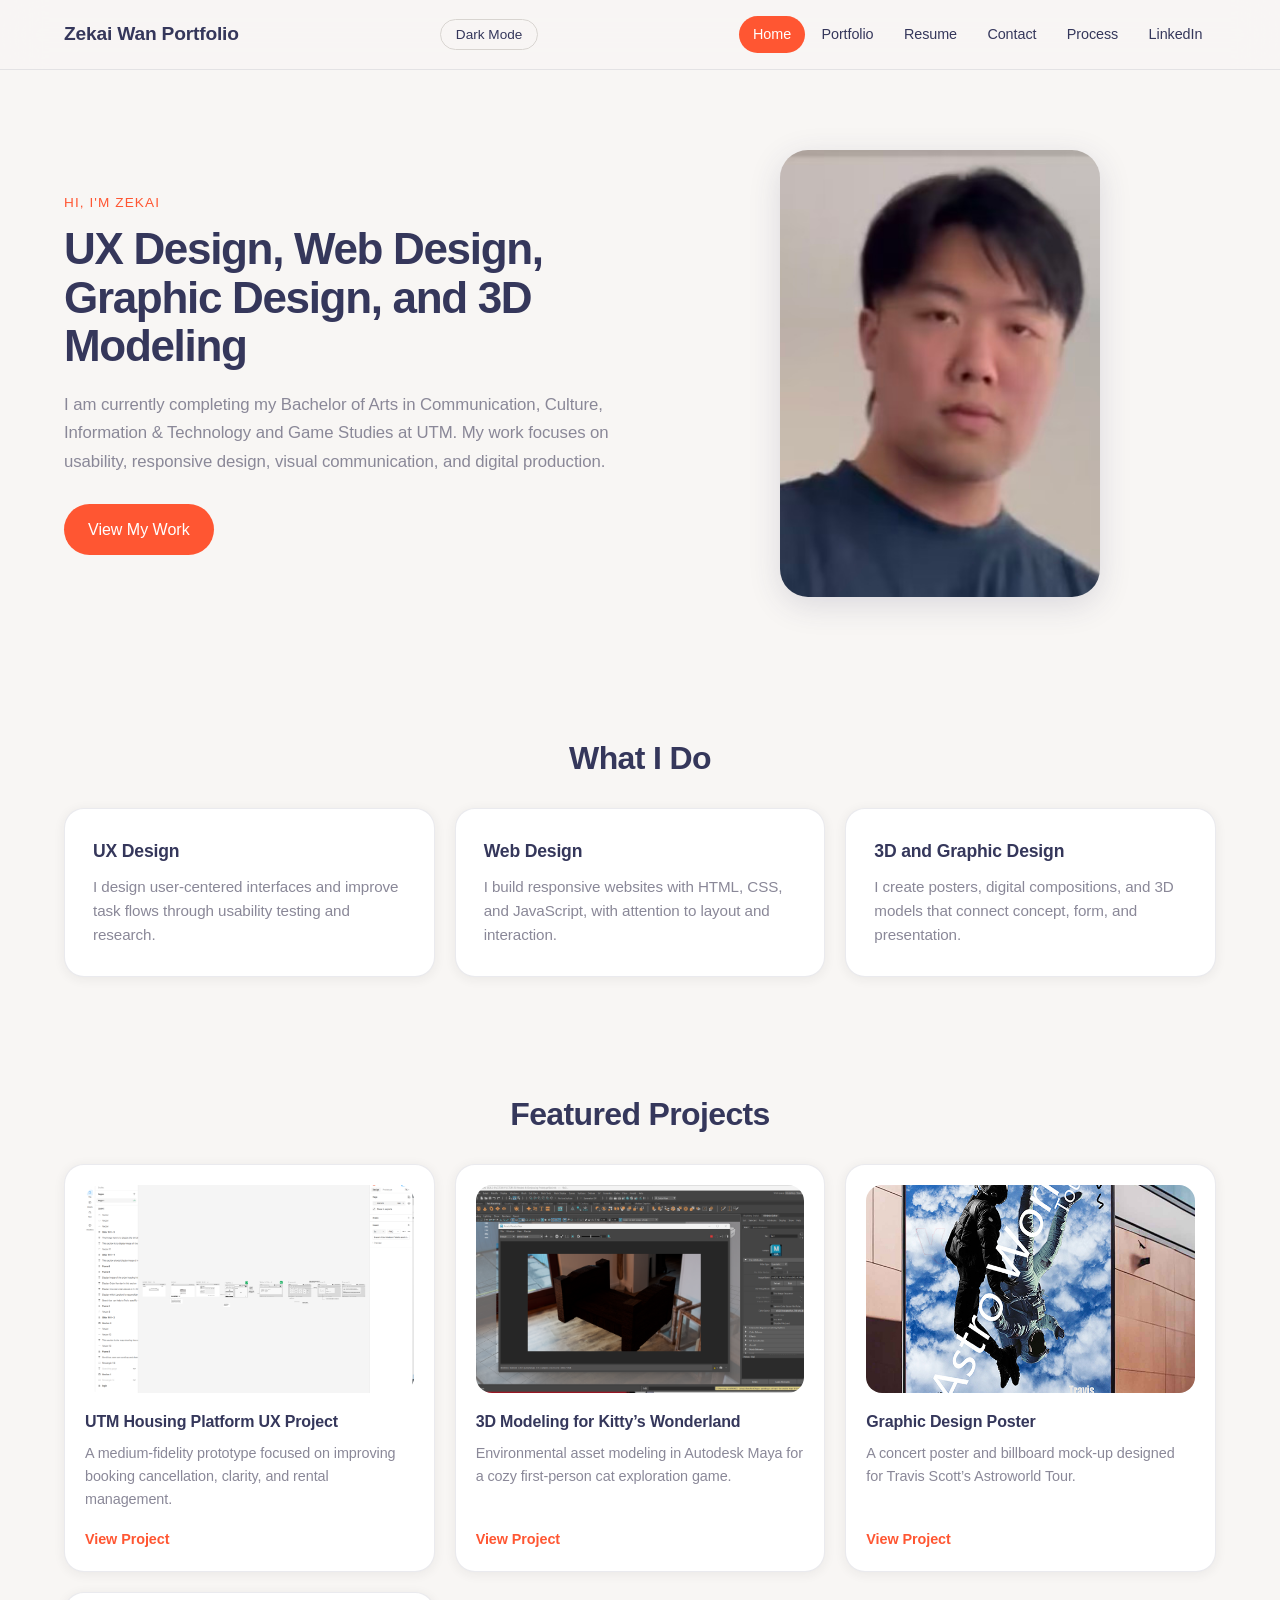
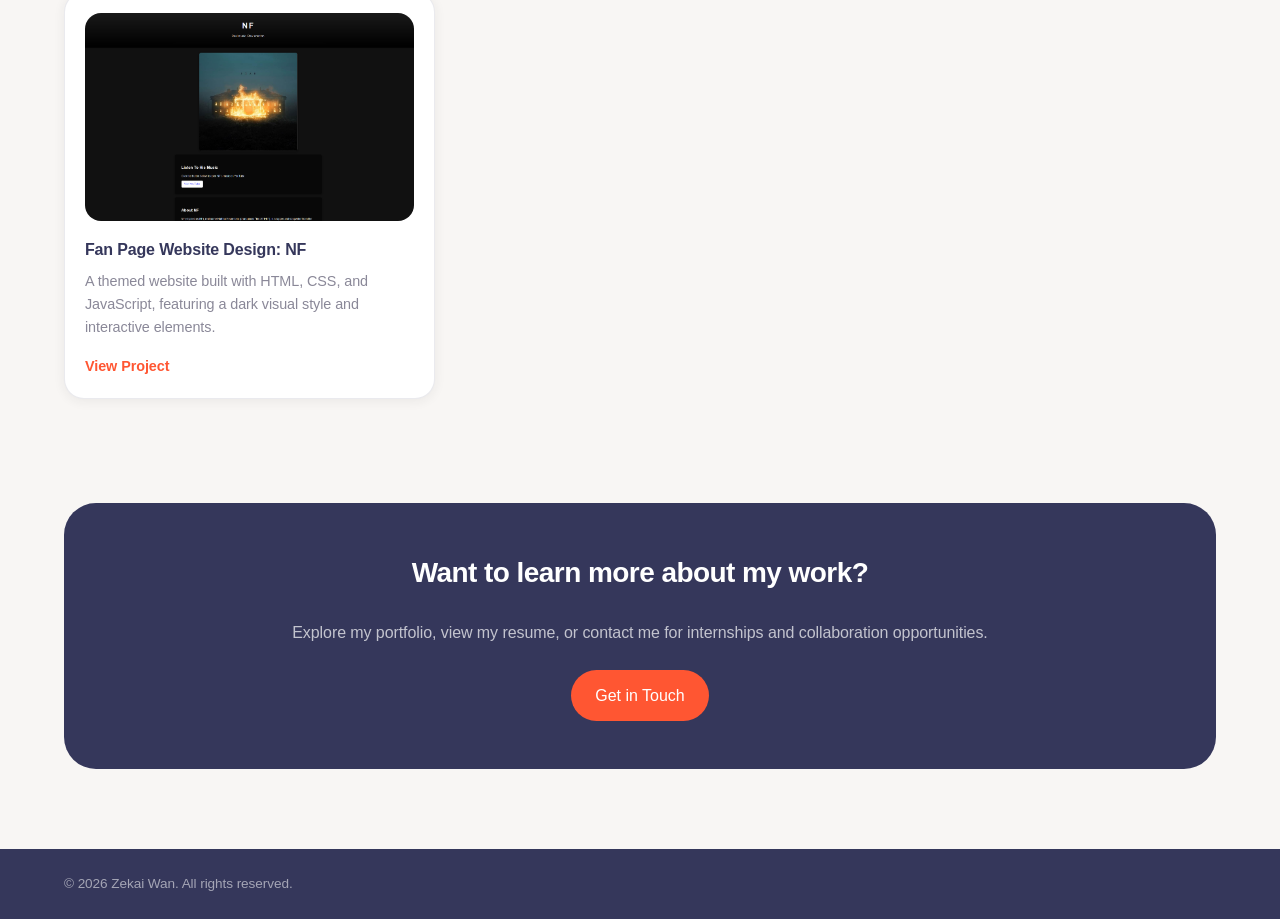
==== commit b1bb9a11: "index.html" ====
--- a/index.html
+++ b/index.html
@@ -103,7 +103,7 @@
           </article>
 
           <article class="project-card">
-            <img src="images/websitepicture.png" alt="Preview of NF fan page website design">
+            <img src="websitepicture.png" alt="Preview of NF fan page website design">
             <h3>Fan Page Website Design: NF</h3>
             <p>A themed website built with HTML, CSS, and JavaScript, featuring a dark visual style and interactive elements.</p>
             <a href="portfolio.html" class="project-link">View Project</a>
